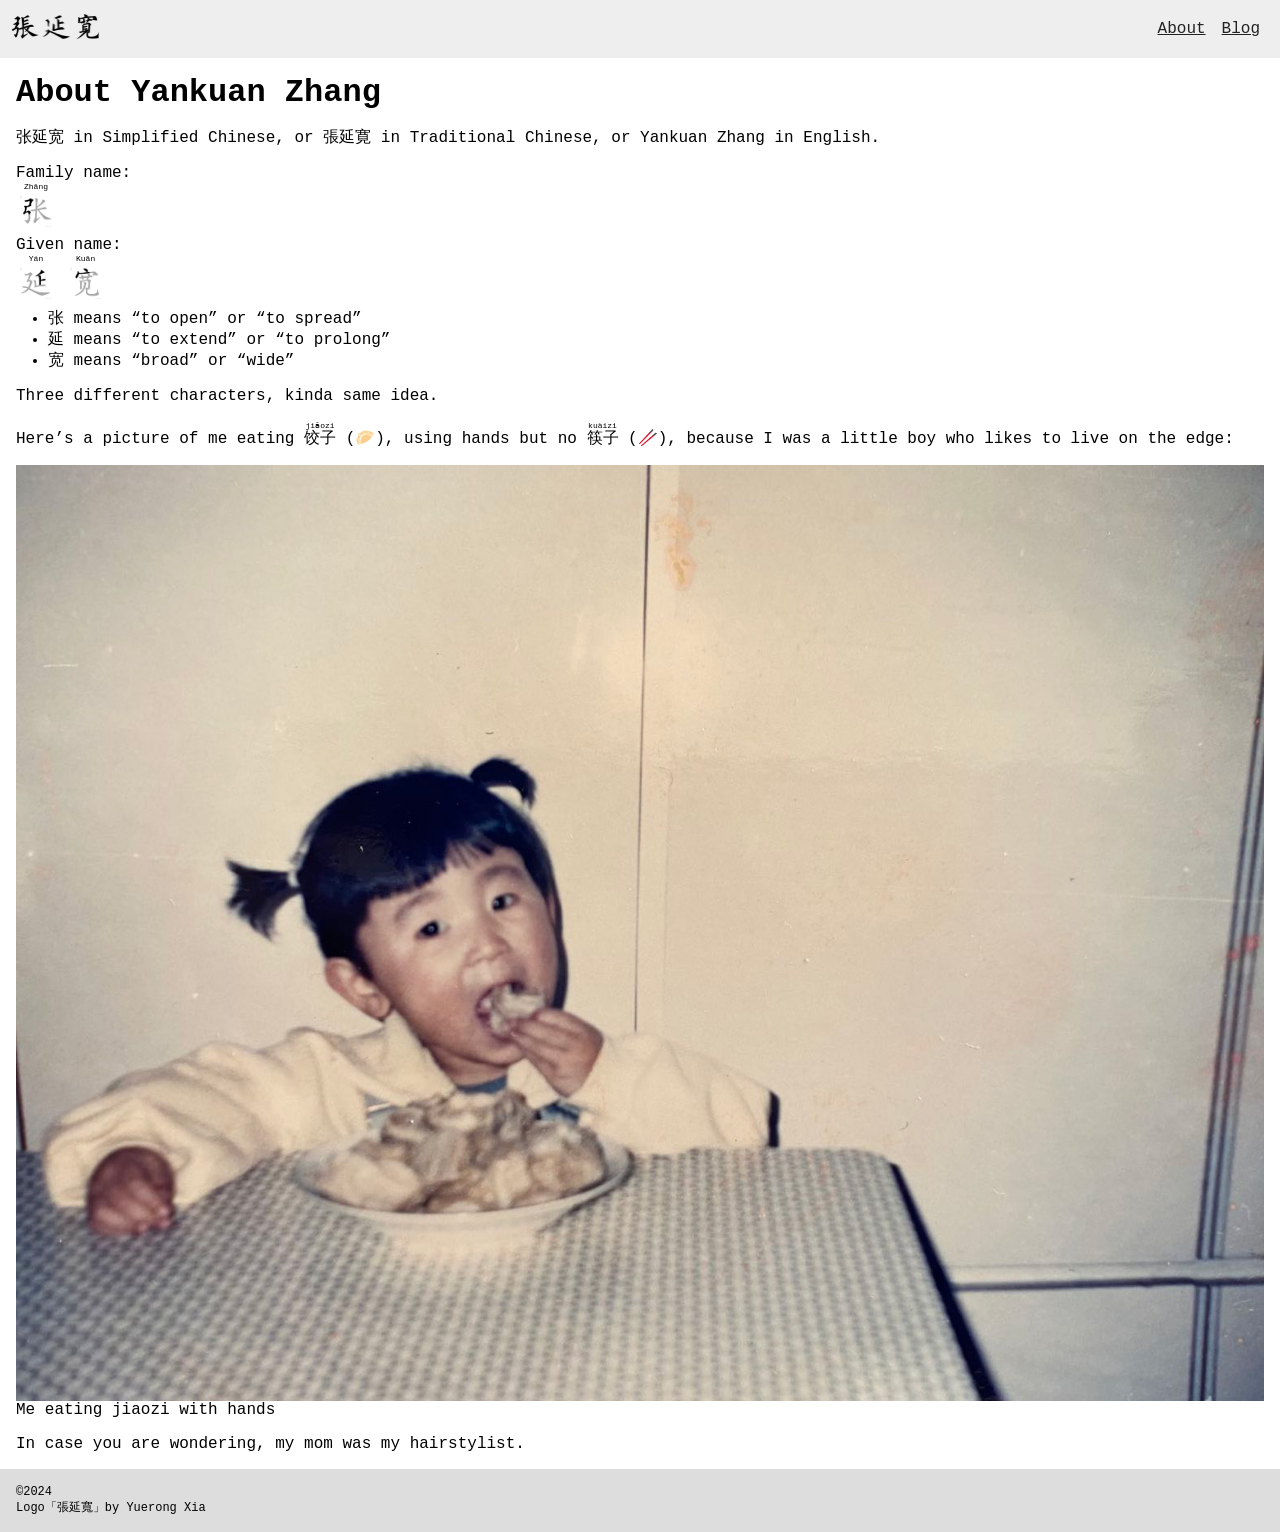
==== about/index.html @ 6b0788d6 "take site logo outside of <nav>; .banner -> .logo" ====
<!DOCTYPE html>
<html lang="en">
  <head>
    <meta charset="utf-8" />
    <meta name="viewport" content="width=device-width, initial-scale=1" />
    <title>Yankuan Zhang | About</title>
    <link rel="stylesheet" href="/styles.css" />
    <style>
      main {
        margin: 16px;
      }

      span.char-sizing {
        display: inline-block;
      }

      span.char-sizing img {
        width: 32px;
        height: auto;
        padding: 4px;
      }

      img {
        width: 100%;
        height: auto;
      }

      #fig-1 img.show-on-interact {
        display: none;
      }
      #fig-1 img.show-by-default {
        display: block;
      }
      #fig-1:is(:hover, :active) img.show-on-interact {
        display: block;
      }
      #fig-1:is(:hover, :active) img.show-by-default {
        display: none;
      }
    </style>
  </head>

  <body>
    <header>
      <a href="/" title="Home">
        <img class="logo" src="/img/zyk.jpg" alt="Home" />
      </a>
      <nav>
        <ul>
          <li><a href="/about">About</a></li>
          <li><a href="/blog">Blog</a></li>
        </ul>
      </nav>
    </header>
    <main>
      <h1>About Yankuan Zhang</h1>
      <p>
        <span lang="zh-Hans">张延宽</span> in Simplified Chinese, or
        <span lang="zh-Hant">張延寛</span> in Traditional Chinese, or Yankuan
        Zhang in English.
      </p>
      <dl>
        <dt>Family name:</dt>
        <dd>
          <ruby>
            <span class="char-sizing">
              <img src="/img/zhang.gif" alt="张" />
            </span>
            <rp>(</rp>
            <rt>Zhāng</rt>
            <rp>)</rp>
          </ruby>
        </dd>
        <dt>Given name:</dt>
        <dd>
          <ruby>
            <span class="char-sizing">
              <img src="/img/yan.gif" alt="延" />
            </span>
            <rp>(</rp>
            <rt>Yán</rt>
            <rp>)</rp>
          </ruby>
          <ruby>
            <span class="char-sizing">
              <img src="/img/kuan.gif" alt="宽" />
              <rp>(</rp>
            </span>
            <rt>Kuān</rt>
            <rp>)</rp>
          </ruby>
        </dd>
      </dl>
      <ul>
        <li><span lang="zh-Hans">张</span> means “to open” or “to spread”</li>
        <li>
          <span lang="zh-Hans">延</span> means “to extend” or “to prolong”
        </li>
        <li><span lang="zh-Hans">宽</span> means “broad” or “wide”</li>
      </ul>
      <p>Three different characters, kinda same idea.</p>
      <p>
        Here’s a picture of me eating
        <ruby>
          饺子
          <rp>(</rp>
          <rt>jiǎozi</rt>
          <rp>)</rp>
        </ruby>
        (🥟), using hands but no
        <ruby
          >筷子
          <rp>(</rp>
          <rt>kuàizi</rt>
          <rp>)</rp>
        </ruby>
        (🥢), because I was a little boy who likes to live on the edge:
      </p>
      <figure id="fig-1">
        <img
          class="show-by-default"
          src="/img/dumpling-1.jpg"
          alt="Yankuan eating jiaozi with hands"
        />
        <img
          class="show-on-interact"
          src="/img/dumpling-2.jpg"
          alt="Yankuan eating jiaozi with hands"
        />
        <figcaption>Me eating jiaozi with hands</figcaption>
      </figure>
      <p>In case you are wondering, my mom was my hairstylist.</p>
    </main>
    <footer>
      <p>©2024</p>
      <p>​Logo「張延寬」by Yuerong Xia</p>
    </footer>
  </body>
</html>
---- styles.css ----
* {
  padding: 0;
  margin: 0;
  font-family: "Courier New", Courier, monospace;
}

main {
  margin: 32px;
}

main :is(ul, ol) {
  margin-inline-start: 32px;
}

main p {
  margin: 16px 0;
}

header {
  background-color: #eee;
  padding: 12px;
}

img.logo {
  width: 100%;
  height: auto;
  mix-blend-mode: multiply;
}

@media screen and (min-width: 320px) {
  img.logo {
    height: 25px;
    width: auto;
  }

  header {
    display: flex;
    align-items: center;
    justify-content: space-between;
  }
}

nav ul {
  display: flex;
  flex-wrap: wrap;
}

nav ul li {
  list-style-type: none;
  margin: 8px;
}

nav ul li a {
  color: #222;
}

footer {
    padding: 16px; 
    background-color: #ddd;
    font-size: 12px;
}
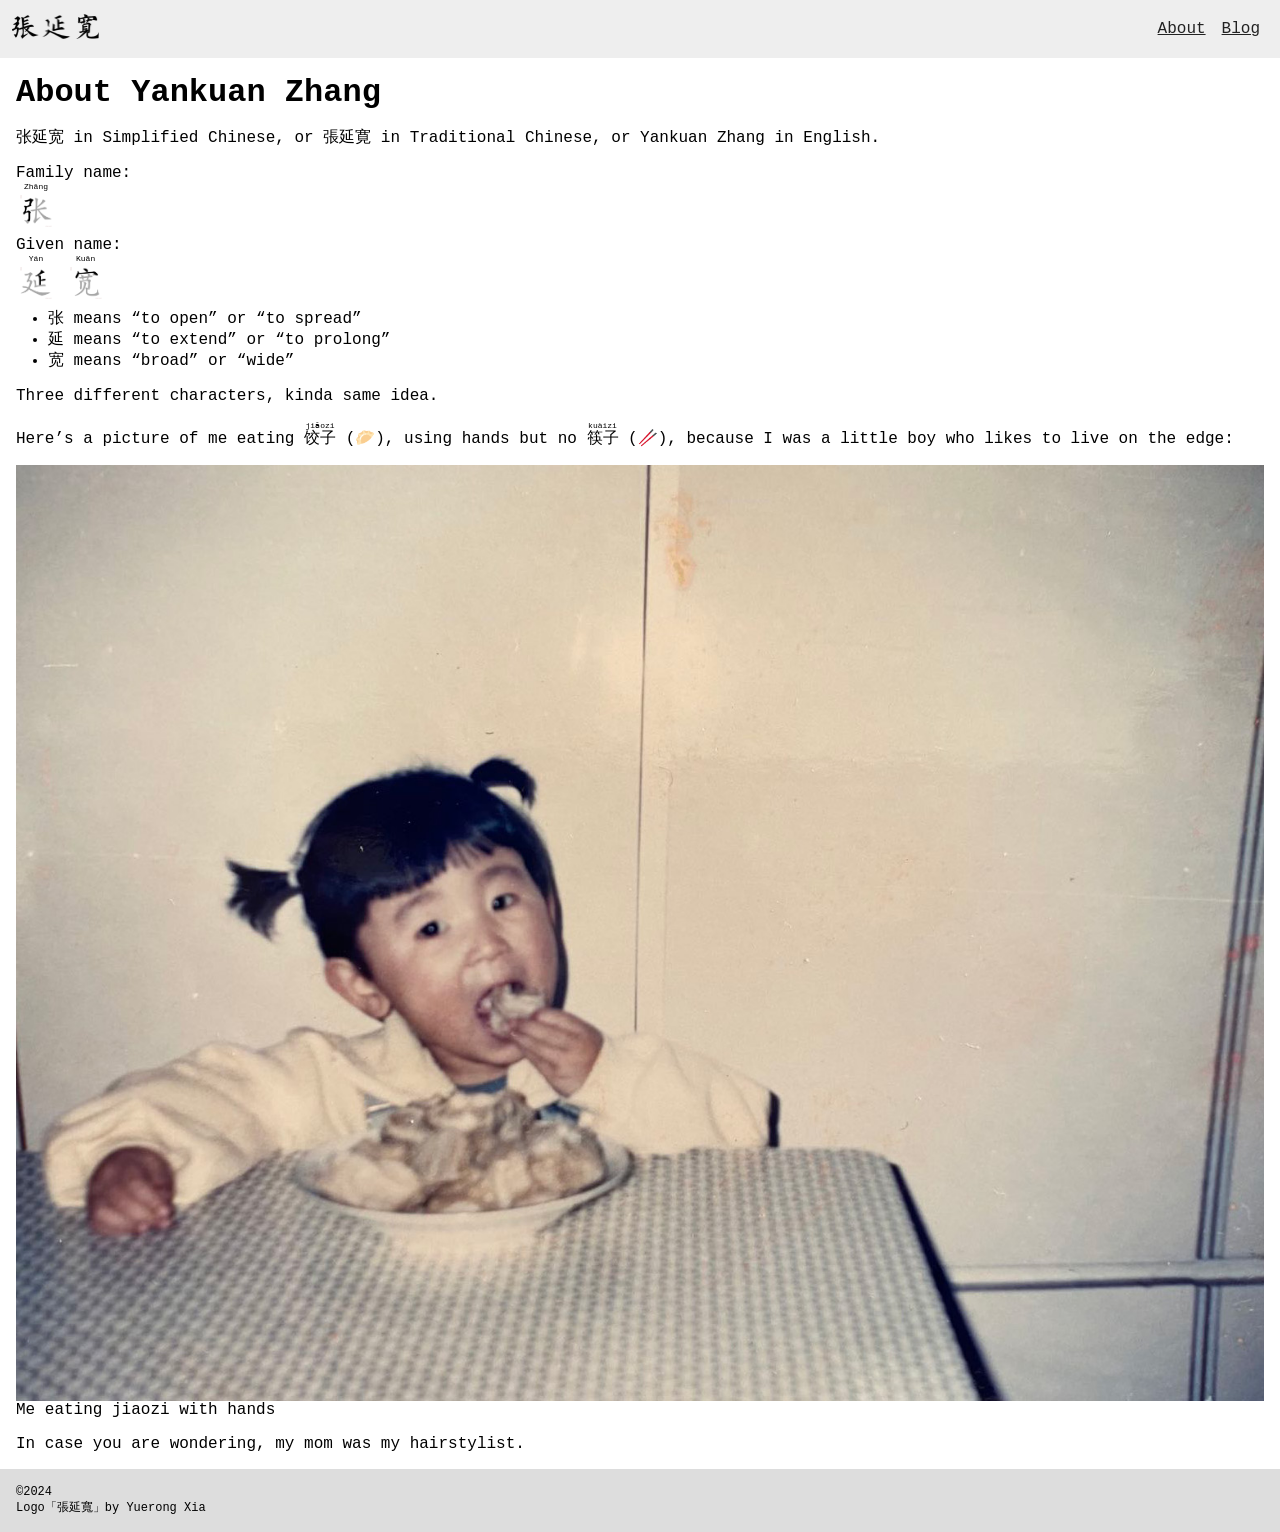
==== commit 65f3ec1a: "add aria-label for nav" ====
--- a/about/index.html
+++ b/about/index.html
@@ -45,7 +45,7 @@
       <a href="/" title="Home">
         <img class="logo" src="/img/zyk.jpg" alt="Home" />
       </a>
-      <nav>
+      <nav aria-label="Site">
         <ul>
           <li><a href="/about">About</a></li>
           <li><a href="/blog">Blog</a></li>
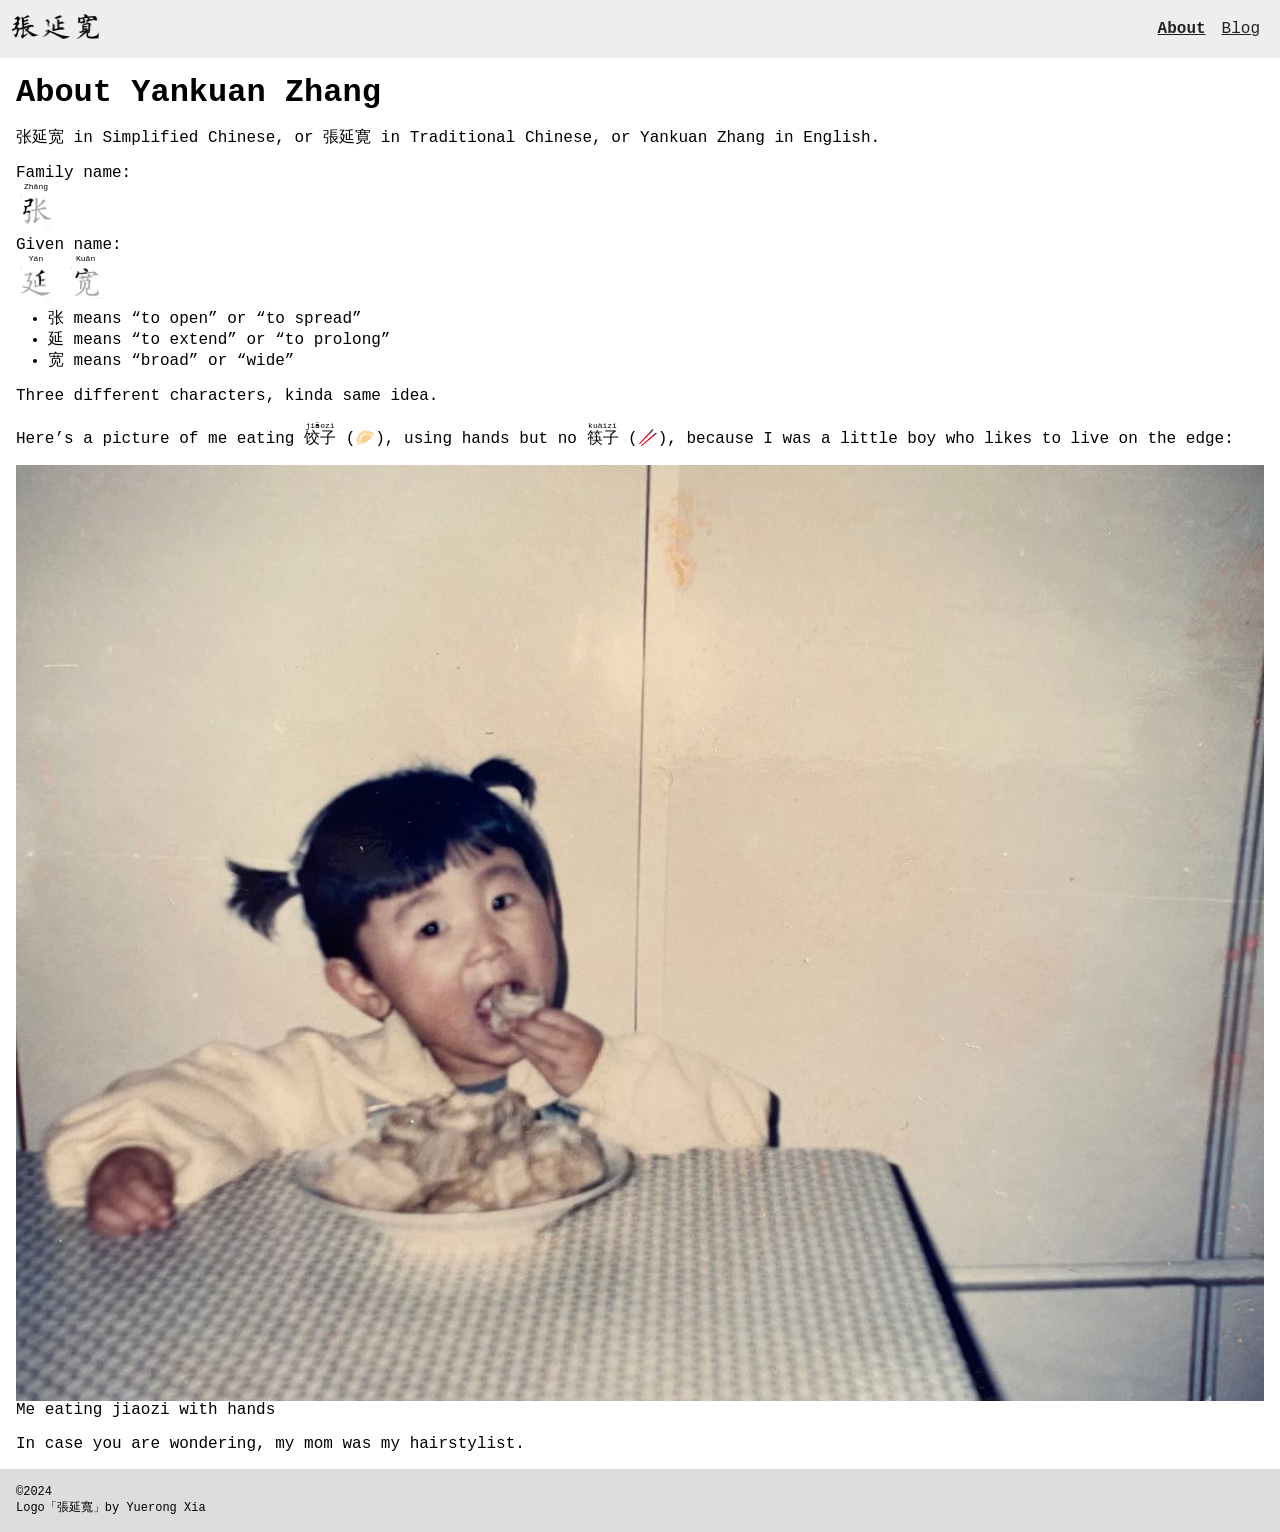
==== commit 25efa8e3: "+ aria-current="page"" ====
--- a/about/index.html
+++ b/about/index.html
@@ -47,7 +47,7 @@
       </a>
       <nav aria-label="Site">
         <ul>
-          <li><a href="/about">About</a></li>
+          <li><a href="/about" aria-current="page">About</a></li>
           <li><a href="/blog">Blog</a></li>
         </ul>
       </nav>
--- a/styles.css
+++ b/styles.css
@@ -54,6 +54,24 @@
   color: #222;
 }
 
+nav.breadcrumb ol {
+  display: flex;
+  margin: 0;
+  gap: 8px;
+}
+
+nav.breadcrumb li {
+  list-style-type: '/';
+}
+
+nav.breadcrumb li:first-of-type {
+  list-style-type: none;
+}
+
+nav a[aria-current="page"] {
+  font-weight: bold;
+}
+
 footer {
     padding: 16px; 
     background-color: #ddd;
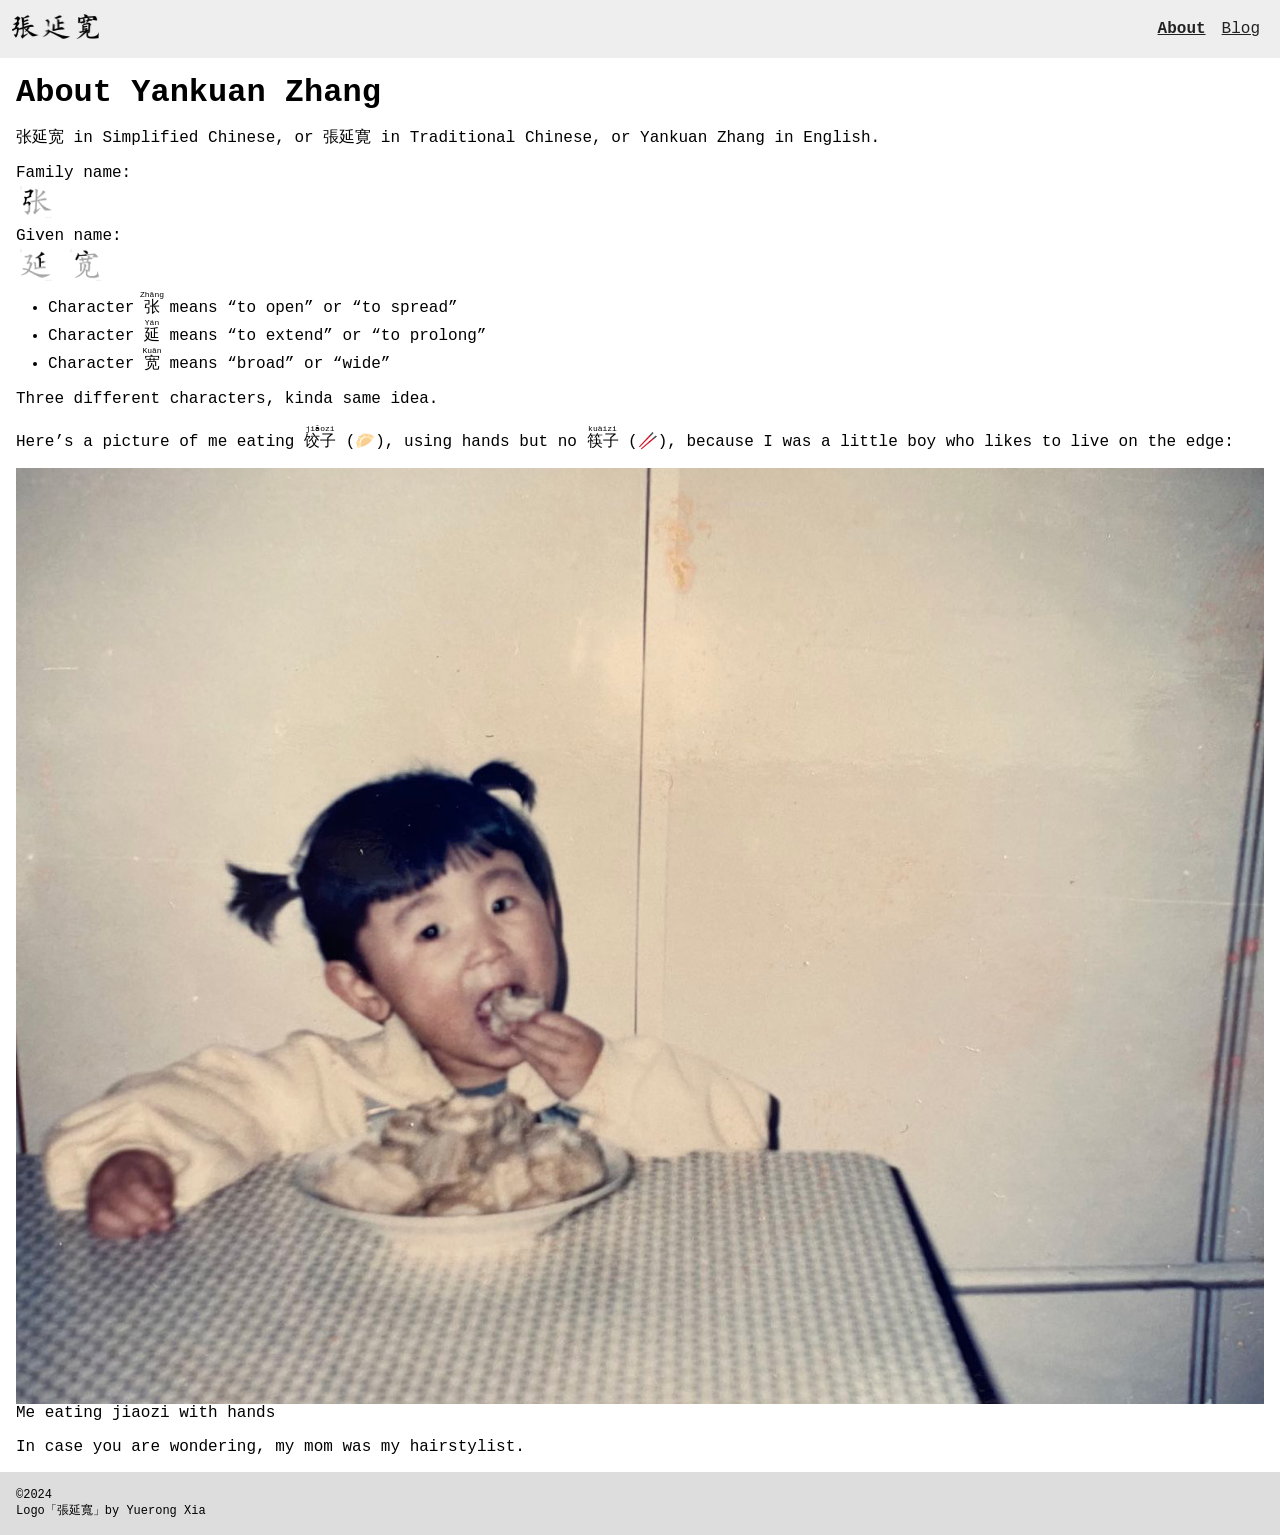
==== commit 4a21a3fe: "don't mix ruby with image" ====
--- a/about/index.html
+++ b/about/index.html
@@ -4,6 +4,9 @@
     <meta charset="utf-8" />
     <meta name="viewport" content="width=device-width, initial-scale=1" />
     <title>Yankuan Zhang | About</title>
+    <link rel="preload" href="/img/zyk.jpg" as="image" />
+    <link rel="icon" href="/img/favicon.ico" sizes="32x32">
+    <link rel="apple-touch-icon" href="/img/apple-touch-icon.png">
     <link rel="stylesheet" href="/styles.css" />
     <style>
       main {
@@ -62,41 +65,23 @@
       <dl>
         <dt>Family name:</dt>
         <dd>
-          <ruby>
             <span class="char-sizing">
               <img src="/img/zhang.gif" alt="张" />
             </span>
-            <rp>(</rp>
-            <rt>Zhāng</rt>
-            <rp>)</rp>
-          </ruby>
         </dd>
         <dt>Given name:</dt>
         <dd>
-          <ruby>
             <span class="char-sizing">
               <img src="/img/yan.gif" alt="延" />
             </span>
-            <rp>(</rp>
-            <rt>Yán</rt>
-            <rp>)</rp>
-          </ruby>
-          <ruby>
             <span class="char-sizing">
               <img src="/img/kuan.gif" alt="宽" />
-              <rp>(</rp>
-            </span>
-            <rt>Kuān</rt>
-            <rp>)</rp>
-          </ruby>
         </dd>
       </dl>
       <ul>
-        <li><span lang="zh-Hans">张</span> means “to open” or “to spread”</li>
-        <li>
-          <span lang="zh-Hans">延</span> means “to extend” or “to prolong”
-        </li>
-        <li><span lang="zh-Hans">宽</span> means “broad” or “wide”</li>
+        <li>Character <ruby><span lang="zh-Hans">张</span><rp>(</rp><rt>Zhāng</rt><rp>)</rp></ruby> means “to open” or “to spread”</li>
+        <li>Character <ruby><span lang="zh-Hans">延</span><rp>(</rp><rt>Yán</rt><rp>)</rp></ruby> means “to extend” or “to prolong”</li>
+        <li>Character <ruby><span lang="zh-Hans">宽</span><rp>(</rp><rt>Kuān</rt><rp>)</rp></ruby> means “broad” or “wide”</li>
       </ul>
       <p>Three different characters, kinda same idea.</p>
       <p>
--- a/styles.css
+++ b/styles.css
@@ -54,18 +54,25 @@
   color: #222;
 }
 
-nav.breadcrumb ol {
+nav.breadcrumbs ol {
   display: flex;
   margin: 0;
-  gap: 8px;
 }
 
-nav.breadcrumb li {
-  list-style-type: '/';
+nav.breadcrumbs li {
+  list-style-type: none;
 }
 
-nav.breadcrumb li:first-of-type {
-  list-style-type: none;
+nav.breadcrumbs li:not(:last-child)::after {
+  content: "∋";
+  display: inline-block;
+  color: #666;
+  margin-inline-start: 4px;
+  margin-inline-end: 8px;
+}
+
+nav.breadcrumbs li:last-child a {
+  text-decoration: none;
 }
 
 nav a[aria-current="page"] {
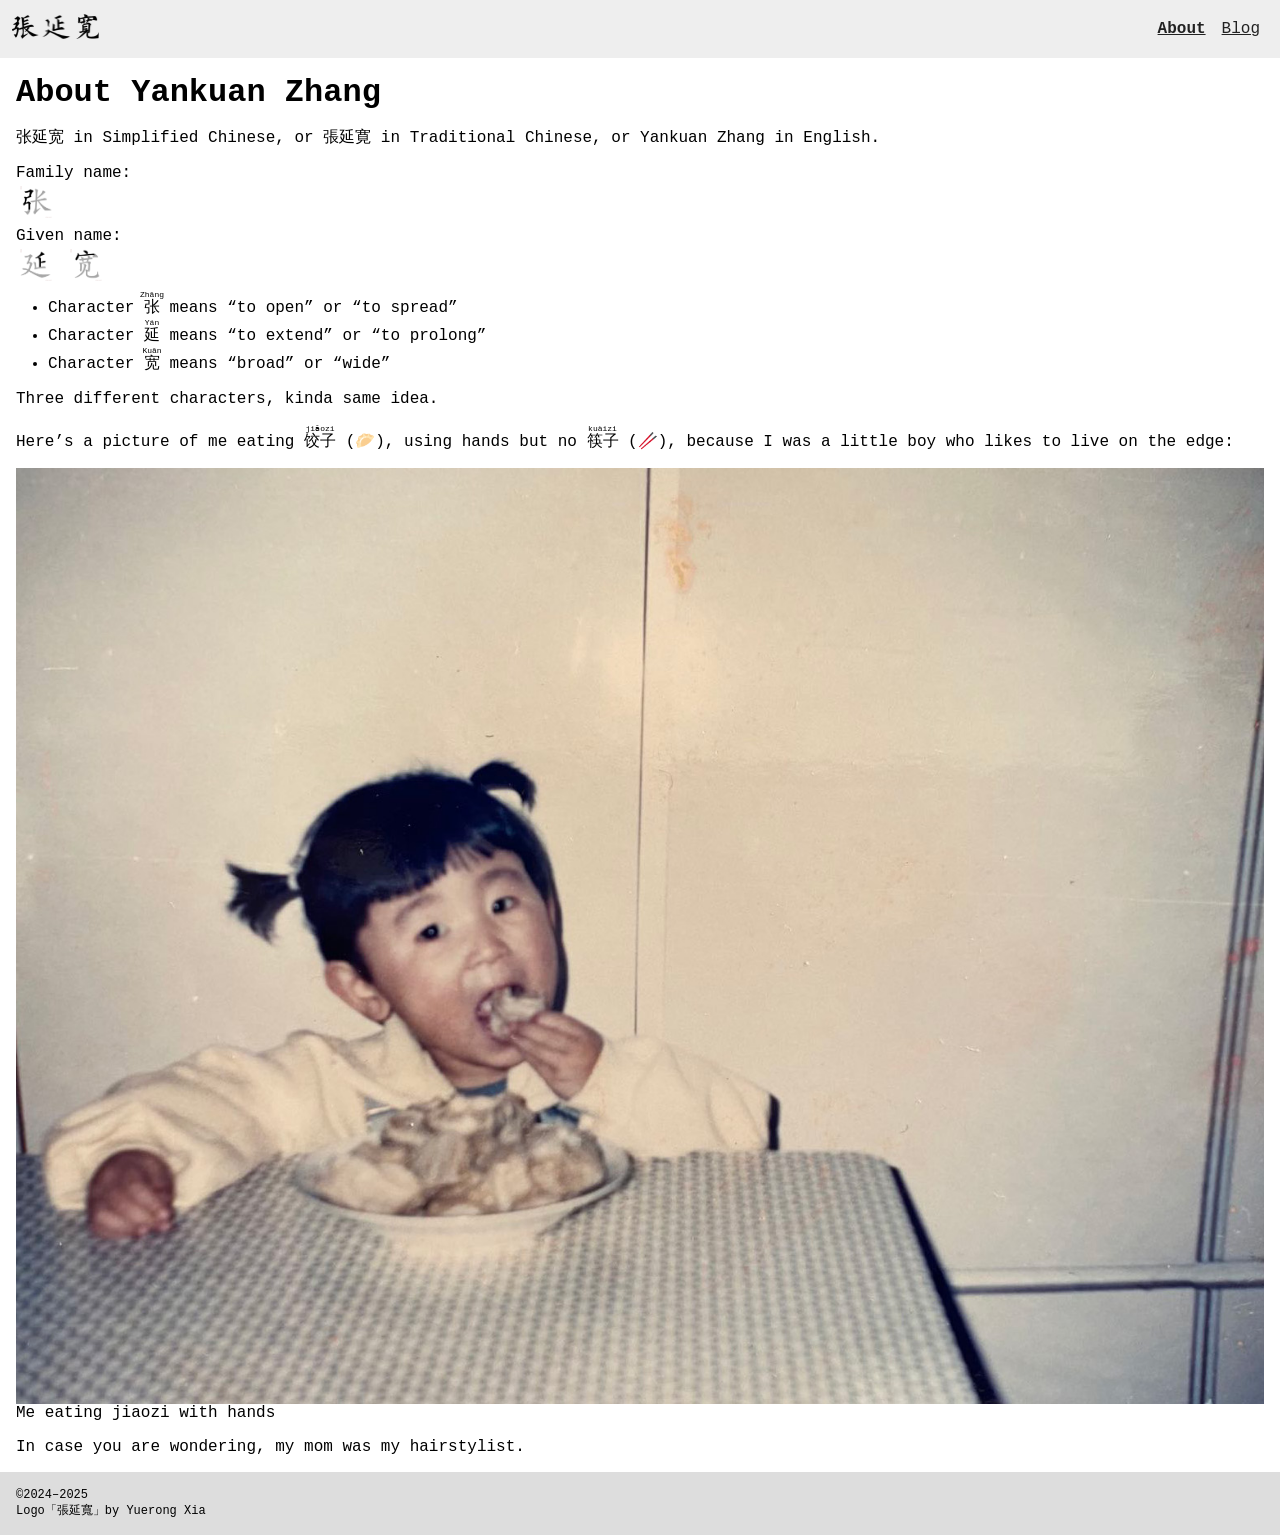
==== commit 0d01bb7d: "update footer year" ====
--- a/about/index.html
+++ b/about/index.html
@@ -117,7 +117,7 @@
       <p>In case you are wondering, my mom was my hairstylist.</p>
     </main>
     <footer>
-      <p>©2024</p>
+      <p>©2024–2025</p>
       <p>​Logo「張延寬」by Yuerong Xia</p>
     </footer>
   </body>
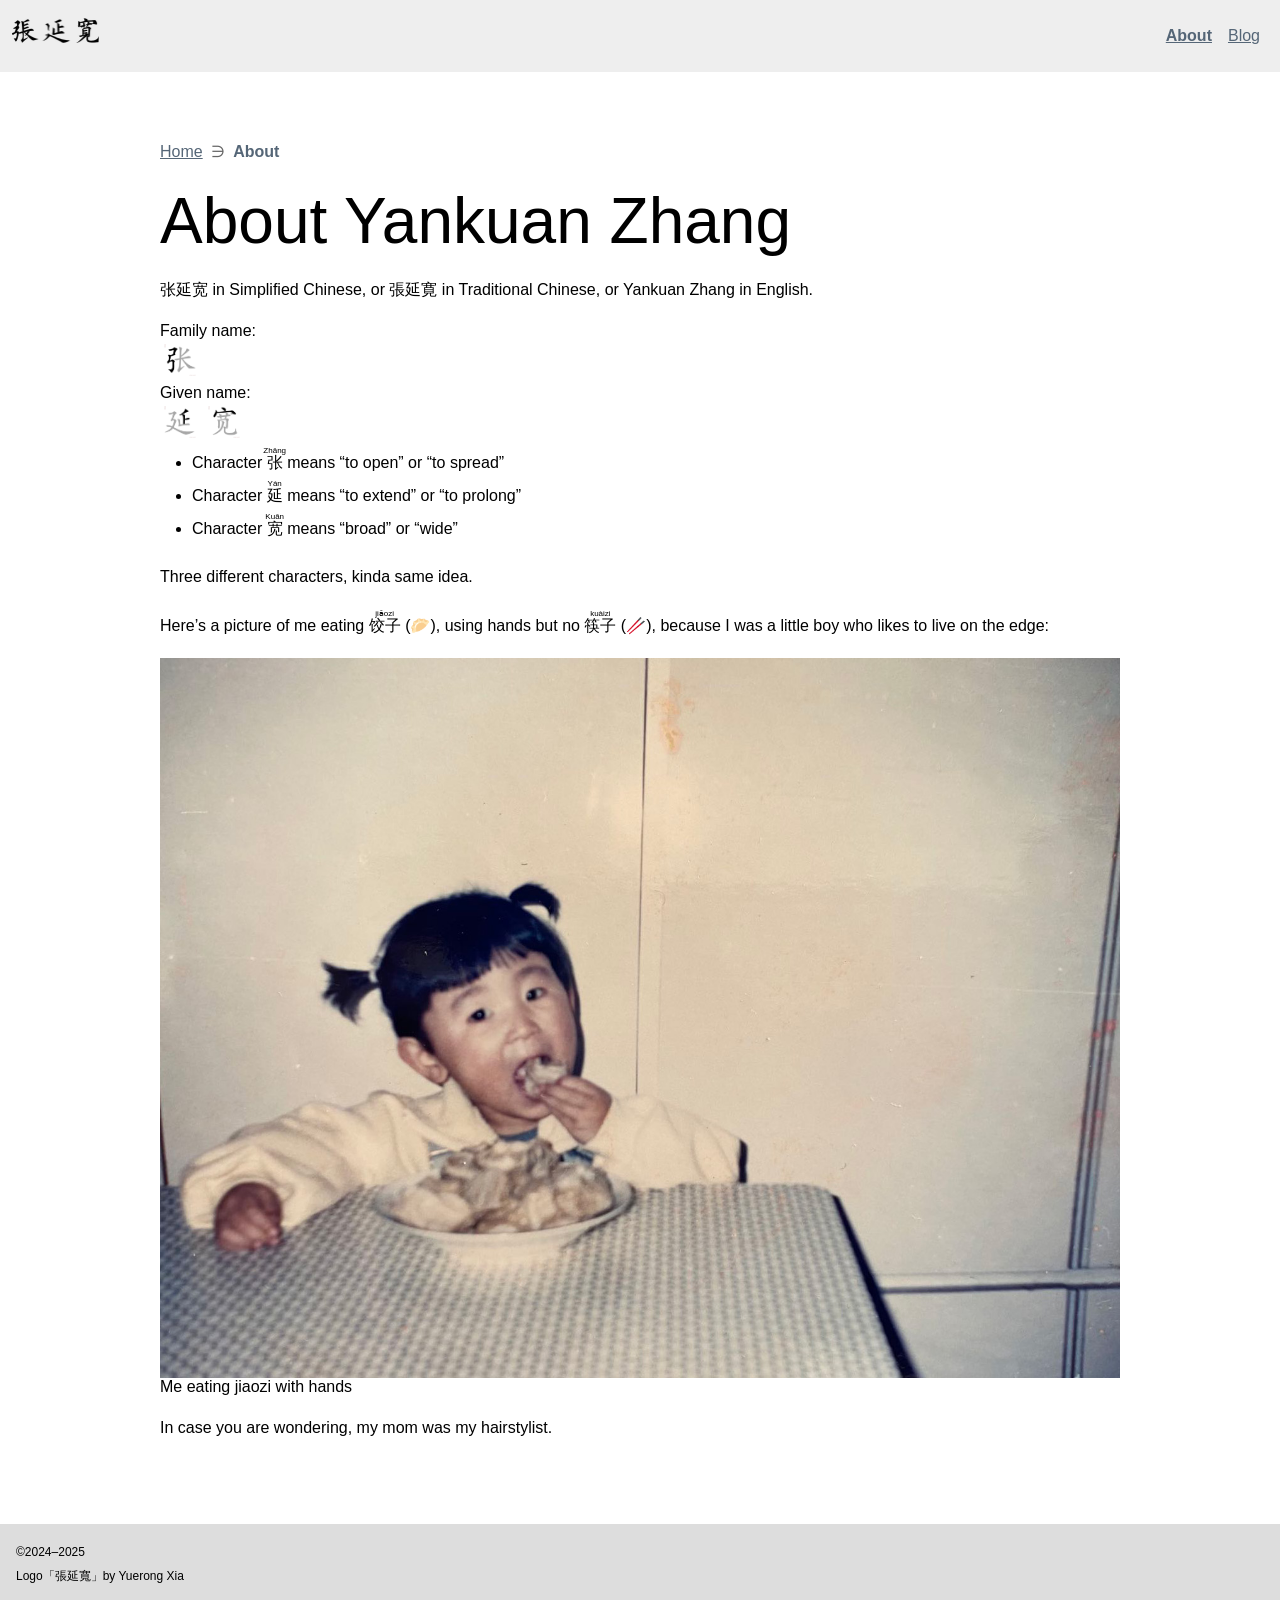
==== commit bcbc786f: "consistent nav and styles" ====
--- a/about/index.html
+++ b/about/index.html
@@ -10,7 +10,9 @@
     <link rel="stylesheet" href="/styles.css" />
     <style>
       main {
-        margin: 16px;
+        max-width: 960px;
+        margin: 32px auto;
+        padding: 32px;
       }
 
       span.char-sizing {
@@ -56,6 +58,16 @@
       </nav>
     </header>
     <main>
+      <nav class="breadcrumbs" aria-label="Breadcrumbs">
+        <ol>
+          <li>
+            <a href="/">Home</a>
+          </li>
+          <li>
+            <a href="#" aria-current="page">About</a>
+          </li>
+        </ol>
+      </nav>
       <h1>About Yankuan Zhang</h1>
       <p>
         <span lang="zh-Hans">张延宽</span> in Simplified Chinese, or
--- a/styles.css
+++ b/styles.css
@@ -1,7 +1,21 @@
 * {
   padding: 0;
   margin: 0;
-  font-family: "Courier New", Courier, monospace;
+  font-family: Verdana, Geneva, Tahoma, sans-serif;
+}
+
+h1 {
+  font-size: 64px;
+  font-weight: 100;
+  margin-block: 16px;
+}
+
+p, li, a {
+  line-height: 2;
+}
+
+a:is(:visited, :active, :link) {
+  color: #567;
 }
 
 main {
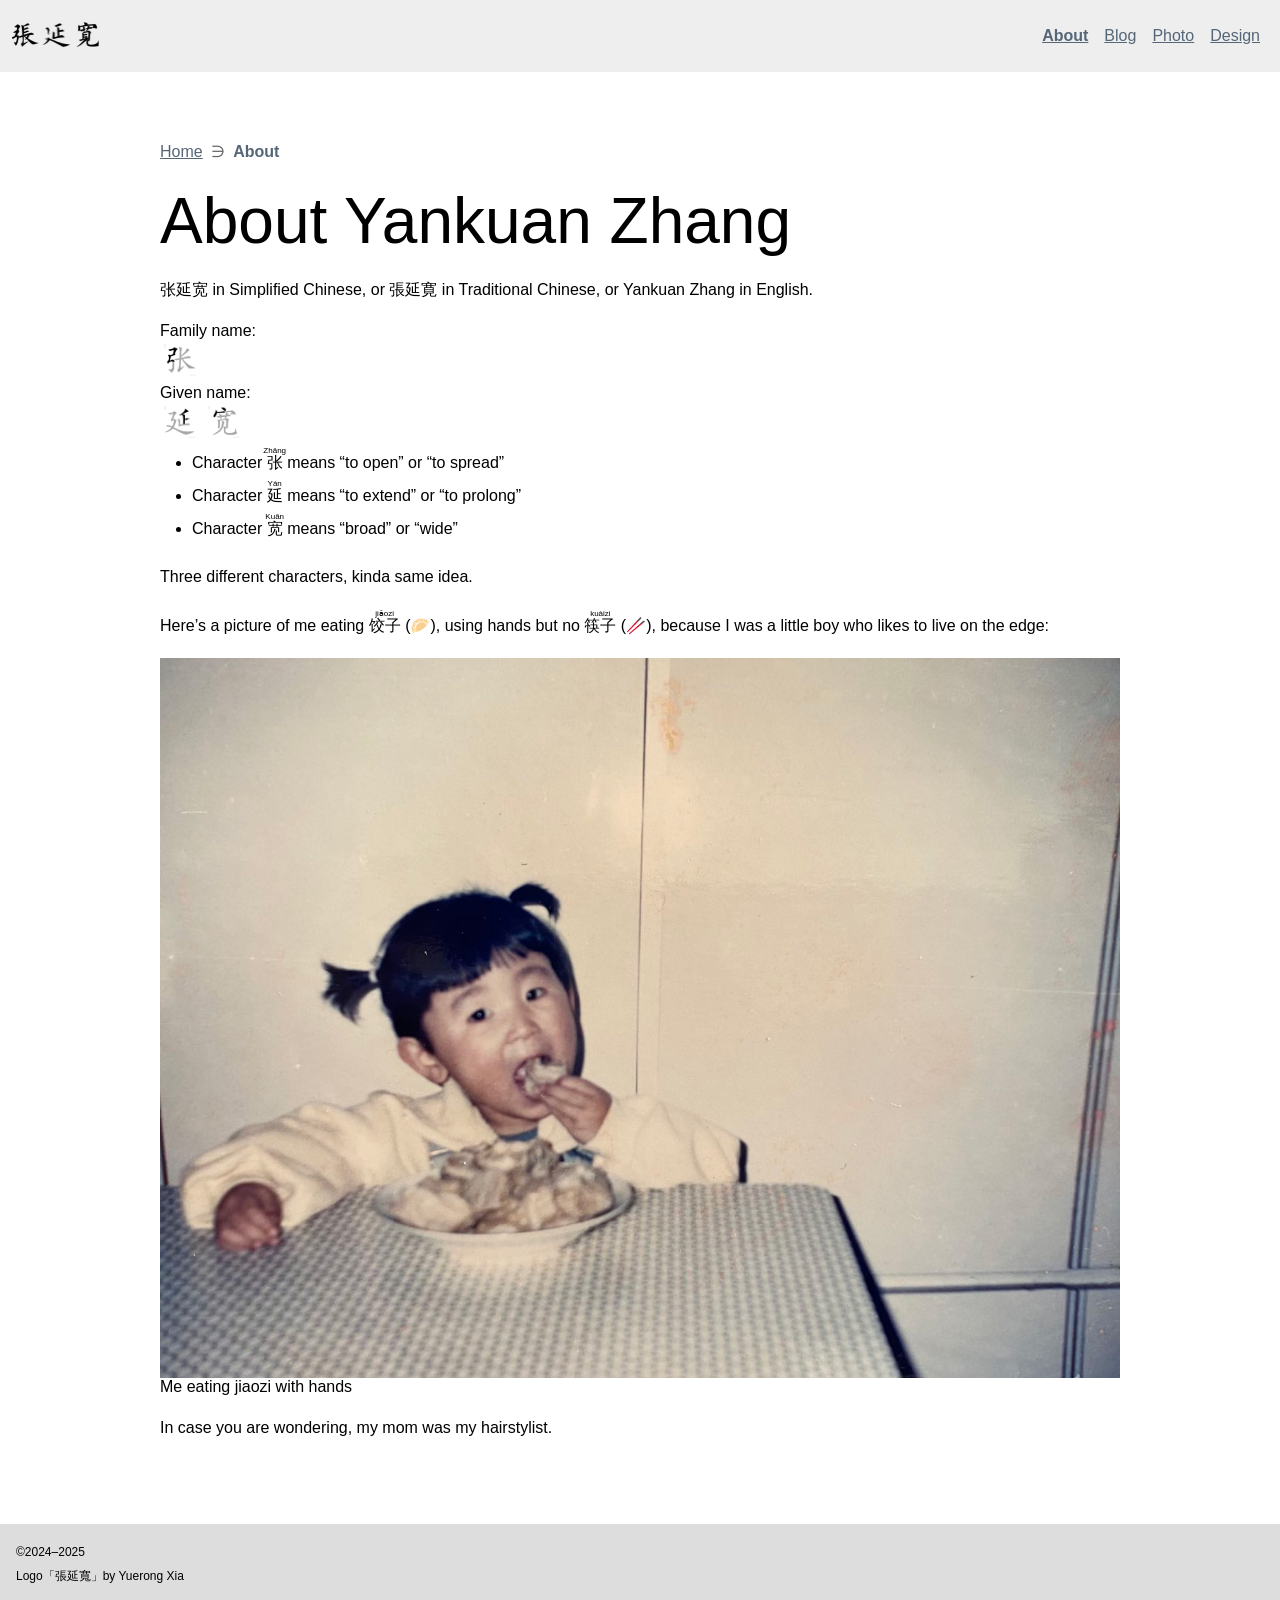
==== commit bbc1ce66: "add /photo and /design pages" ====
--- a/about/index.html
+++ b/about/index.html
@@ -54,6 +54,8 @@
         <ul>
           <li><a href="/about" aria-current="page">About</a></li>
           <li><a href="/blog">Blog</a></li>
+          <li><a href="/photo">Photo</a></li>
+          <li><a href="/design">Design</a></li>
         </ul>
       </nav>
     </header>
--- a/styles.css
+++ b/styles.css
@@ -10,7 +10,7 @@
   margin-block: 16px;
 }
 
-p, li, a {
+p, li {
   line-height: 2;
 }
 
